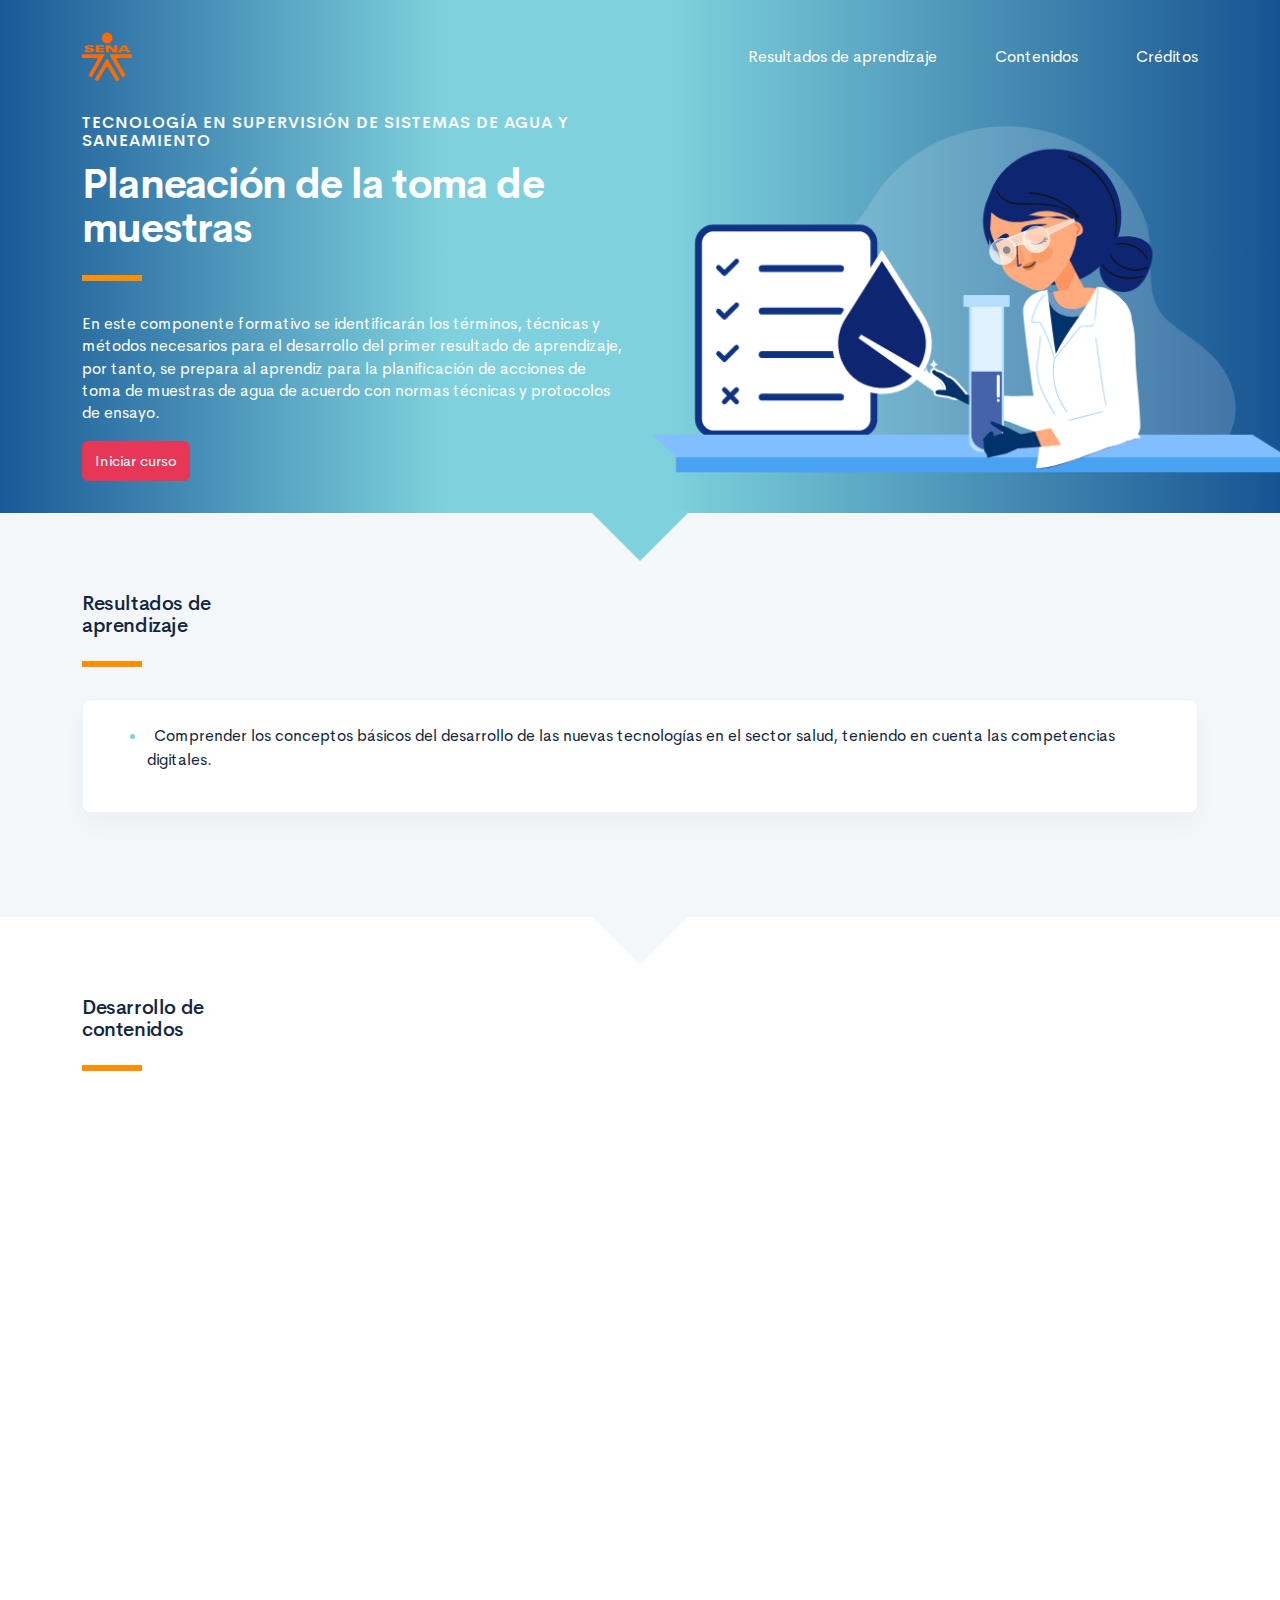
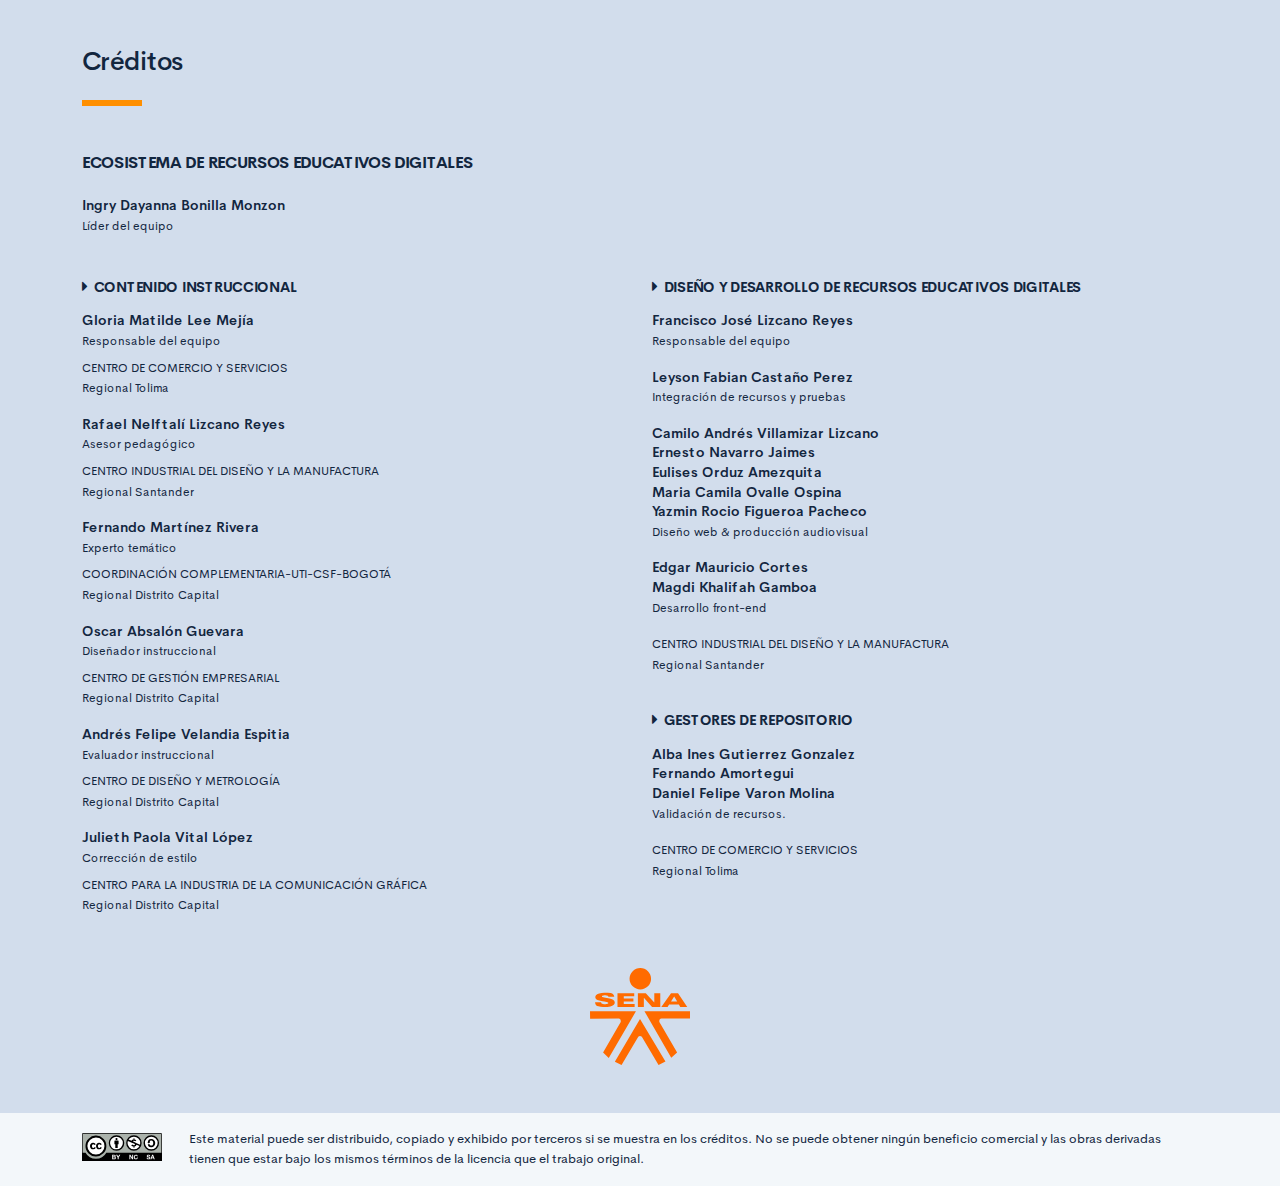
==== public/index.html @ ad79caff "programación" ====
<!DOCTYPE html>
<html lang="es">
    <head>
        <meta charset="UTF-8">
        <meta name="viewport" content="width=device-width, user-scalable=no, initial-scale=1.0, maximum-scale=1.0, minimum-scale=1.0">
        <title>Planeación de la toma de muestras</title>
        <meta meta name="description" content="En este componente formativo se identificarán los términos, técnicas y métodos necesarios para el desarrollo del primer resultado de aprendizaje, por tanto, se prepara al aprendiz para la planificación de acciones de toma de muestras de agua de acuerdo con normas técnicas y protocolos de ensayo.">
        <link rel="icon" type="image/svg+xml" href="assets/images/logos/senaLogo.svg">
        <link rel="stylesheet" href="assets/fonts/feather/feather.css">
        <link rel="stylesheet" href="assets/fonts/fontawesome/css/font-awesome.css">
        <link href="assets/css/fancybox.css" rel="stylesheet">
        <link href="assets/css/animate.css" rel="stylesheet">
        <link rel="stylesheet" href="assets/css/main.css">
    </head>
    <body class="theme-dark page-header-textura" id="page-home">
        <header class="curso-presentacion page-header" id="CursoPresentacion">
            <div class="page-textura">
                <div class="container">
                    <div class="curso-topbar justify-content-center justify-content-md-between"><a class="curso-topbar__logo"><svg xmlns="http://www.w3.org/2000/svg" width="168.273" height="164.177" viewBox="0 0 168.273 164.177">
                                <path id="SENA_LOGO" data-name="SENA LOGO" d="M85.349,1a18.09,18.09,0,1,0,18.09,18.09h0A18.1,18.1,0,0,0,85.349,1ZM25.617,42.983a33.722,33.722,0,0,0-9.386,1.024,11.156,11.156,0,0,0-5.12,2.56A5.346,5.346,0,0,0,10.086,52.2c.683,1.707,2.56,2.9,4.608,3.584,4.437,1.536,9.386,1.877,13.994,2.731a5.1,5.1,0,0,1,2.389,1.024,1.369,1.369,0,0,1-.683,2.048,9.146,9.146,0,0,1-5.291.683A8.354,8.354,0,0,1,20.5,61.244a1.962,1.962,0,0,1-.853-2.389H9.233A7.663,7.663,0,0,0,10.6,63.463a7.59,7.59,0,0,0,4.267,2.389A28.541,28.541,0,0,0,23.4,66.876,52.426,52.426,0,0,0,35,66.023a11.043,11.043,0,0,0,5.8-2.9,5.358,5.358,0,0,0-1.365-8.533,21.267,21.267,0,0,0-5.8-2.048c-3.072-.683-5.973-1.024-9.045-1.536a9.114,9.114,0,0,1-3.072-.853,1.226,1.226,0,0,1,0-2.219,9.369,9.369,0,0,1,4.437-.683,10.554,10.554,0,0,1,4.608.853A1.877,1.877,0,0,1,31.59,49.81h9.9a5.669,5.669,0,0,0-1.195-3.584A8.875,8.875,0,0,0,35.515,43.5c-3.584-.341-6.827-.512-9.9-.512Zm21.333.683V67.217H75.792V62.1H57.531V57.489H73.744V52.54H57.531V48.786H75.109v-5.12Zm47.615,0H81.253V67.217H91.322V51.346l13.824,15.872h13.824V43.666H108.9v15.7Zm42.495,0L120.676,67.217h10.581l2.56-4.267H150.2l2.389,4.267h11.776l-15.53-23.551ZM142.35,49.3l5.12,8.533h-10.41ZM.7,74.044l.171,12.8L49,86.673c2.389.512,3.925,2.048,3.413,5.8l-29.7,51.711,9.557,9.045L78.01,74.044Zm91.646,0L137.4,152.89l9.9-8.874L117.433,92.3c-.512-3.584.853-5.291,3.413-5.8l48.127.171V74.044ZM84.837,87.185,42.512,159.546l11.264,5.461,28.159-47.615a4.283,4.283,0,0,1,2.9-1.195,4.681,4.681,0,0,1,3.072,1.195l28.159,47.786,11.605-5.973Z" transform="translate(-0.7 -1)" fill="#FF6B00" />
                            </svg>
                        </a><a class="curso-topbar__menubar collapsed btn-menu-responsive d-none" data-toggle="collapse" href="#curso-topbar__nav" aria-expanded="false"><span></span><span></span><span></span></a>
                        <nav class="curso-topbar__nav collapse show d-none d-md-block" id="curso-topbar__nav">
                            <ul class="curso-topbar__list">
                                <li class="curso-topbar__item"><a class="curso-topbar__link" href="#ResultadosAprendizaje"><span class="text-white">Resultados de aprendizaje</span></a></li>
                                <li class="curso-topbar__item"><a class="curso-topbar__link" href="#IndiceTematico"><span class="text-white">Contenidos</span></a></li>
                                <li class="curso-topbar__item"><a class="curso-topbar__link" href="#Creditos"><span class="text-white">Créditos</span></a></li>
                            </ul>
                        </nav>
                    </div>
                    <!--include includes/page-home_header.pug                -->
                    <div class="curso-portada">
                        <div class="row align-items-center">
                            <div class="col-12 col-lg-6">
                                <h3 class="curso-subtitulo" id="curso-titulo-componente">Tecnología en supervisión de sistemas de agua y saneamiento</h3>
                                <h1 class="curso-titulo" id="curso-titulo-tema">Planeación de la toma de muestras</h1>
                                <div class="brand-line-primary"></div>
                                <p class="curso-descripcion">En este componente formativo se identificarán los términos, técnicas y métodos necesarios para el desarrollo del primer resultado de aprendizaje, por tanto, se prepara al aprendiz para la planificación de acciones de toma de muestras de agua de acuerdo con normas técnicas y protocolos de ensayo.</p><a class="curso-btn-iniciar btn btn-danger" href="main.html"><span>Iniciar curso</span></a>
                            </div>
                            <div class="col-12 col-lg-6 text-center">
                                <div class="d-none d-lg-block"><img class="curso-imagen" src="assets/images/header/header_media.png" /></div>
                            </div>
                        </div>
                    </div>
                </div>
            </div>
        </header>
        <section class="curso-resultados section bg-base-light" id="ResultadosAprendizaje">
            <div class="container">
                <h2> Resultados de <br>aprendizaje</h2>
                <div class="brand-line-primary"></div>
                <div class="card resultado-item">
                    <div class="card-body">
                        <ul class="bg-color-dark">
                            <li> <span>Comprender los conceptos básicos del desarrollo de las nuevas tecnologías en el sector salud, teniendo en cuenta las competencias digitales.</span></li>
                        </ul>
                    </div>
                </div>
            </div>
        </section>
        <section class="curso-indice-tematico section" id="IndiceTematico">
            <div class="container">
                <h2>Desarrollo de <br>contenidos</h2>
                <div class="brand-line-primary"></div>
                <div class="row justify-content-center">
                    <div class="col-12 col-sm-10">
                        <div class="card wow flipInX" data-wow-delay=".4s">
                            <div class="card-body">
                                <ul class="list-group list-group-flush list my-n3 nav-temas">
                                    <li class="list-group-item nav-tema-item">
                                        <div class="row align-items-center">
                                            <div class="col-auto">
                                                <div class="avatar avatar-sm"><span class="nav-tema-item__icon avatar-title font-size-lg bg-secondary-soft rounded-circle text-primary font-weight-bold">1</span></div>
                                            </div>
                                            <div class="col ml-n2"><span class="nav-tema-item__titulo"> <a href="main.html#page/presentacion/">Presentación / introducción: el agua y su calidad</a></span></div>
                                            <div class="col-auto"> <a class="btn btn-light nav-tema-item__btn" href="main.html#page/presentacion/">Ver más</a></div>
                                        </div>
                                    </li>
                                    <li class="list-group-item nav-tema-item">
                                        <div class="row align-items-center">
                                            <div class="col-auto">
                                                <div class="avatar avatar-sm"><span class="nav-tema-item__icon avatar-title font-size-lg bg-secondary-soft rounded-circle text-primary font-weight-bold">2</span></div>
                                            </div>
                                            <div class="col ml-n2"><span class="nav-tema-item__titulo"> <a href="main.html#page/aislamiento/">Importancia del alistamiento de toma de muestras</a></span></div>
                                            <div class="col-auto"> <a class="btn btn-light nav-tema-item__btn" href="main.html#page/aislamiento/">Ver más</a></div>
                                        </div>
                                    </li>
                                    <li class="list-group-item nav-tema-item">
                                        <div class="row align-items-center">
                                            <div class="col-auto">
                                                <div class="avatar avatar-sm"><span class="nav-tema-item__icon avatar-title font-size-lg bg-secondary-soft rounded-circle text-primary font-weight-bold">3</span></div>
                                            </div>
                                            <div class="col ml-n2"><span class="nav-tema-item__titulo"> <a href="main.html#page/muestreo/">Bases conceptuales de muestreo</a></span></div>
                                            <div class="col-auto"> <a class="btn btn-light nav-tema-item__btn" href="main.html#page/muestreo/">Ver más</a></div>
                                        </div>
                                    </li>
                                    <li class="list-group-item nav-tema-item">
                                        <div class="row align-items-center">
                                            <div class="col-auto">
                                                <div class="avatar avatar-sm"><span class="nav-tema-item__icon avatar-title font-size-lg bg-secondary-soft rounded-circle text-primary font-weight-bold">4</span></div>
                                            </div>
                                            <div class="col ml-n2"><span class="nav-tema-item__titulo"> <a href="main.html#page/laboratorio/">Instrumentos de laboratorio</a></span></div>
                                            <div class="col-auto"> <a class="btn btn-light nav-tema-item__btn" href="main.html#page/laboratorio/">Ver más</a></div>
                                        </div>
                                    </li>
                                    <li class="list-group-item nav-tema-item">
                                        <div class="row align-items-center">
                                            <div class="col-auto">
                                                <div class="avatar avatar-sm"><span class="nav-tema-item__icon avatar-title font-size-lg bg-secondary-soft rounded-circle text-primary font-weight-bold">5</span></div>
                                            </div>
                                            <div class="col ml-n2"><span class="nav-tema-item__titulo"> <a href="main.html#page/capacitacion/">Capacitación y SST en muestreo</a></span></div>
                                            <div class="col-auto"> <a class="btn btn-light nav-tema-item__btn" href="main.html#page/capacitacion/">Ver más</a></div>
                                        </div>
                                    </li>
                                </ul>
                            </div>
                        </div>
                    </div>
                </div>
            </div>
        </section>
        <footer class="footer" id="Creditos">
            <div class="container">
                <h1>Créditos </h1>
                <div class="brand-line-primary"></div>
                <div class="row">
                    <div class="col-12 col-md-5">
                        <h3 class="footer-subtitulo mb-4">ECOSISTEMA DE RECURSOS EDUCATIVOS DIGITALES </h3>
                        <p class="footer-texto mb-2"><strong>Ingry Dayanna Bonilla Monzon </strong><br /> <span class="text-small">Líder del equipo</span></p>
                    </div>
                </div>
                <div class="row mt-5">
                    <div class="col-12 col-md-6">
                        <h4 class="footer-subtitulo-2 mt-0">
                            <div class="fa fa-caret-right mr-2"></div>Contenido Instruccional
                        </h4>
                        <p class="footer-texto mb-2"><strong>Gloria Matilde Lee Mejía </strong><br /> <span class="text-small">Responsable del equipo</span></p>
                        <p class="footer-texto"><span class="text-small text-uppercase">Centro de Comercio y Servicios</span><br /><span class="text-small">Regional Tolima</span></p>
                        <p class="footer-texto mb-2"><strong>Rafael Nelftalí Lizcano Reyes</strong><br /> <span class="text-small">Asesor pedagógico<br /></span></p>
                        <p class="footer-texto"><span class="text-small text-uppercase">CENTRO INDUSTRIAL DEL DISEÑO Y LA MANUFACTURA </span><br /><span class="text-small">Regional Santander </span></p>
                        <p class="footer-texto mb-2"><strong>Fernando Martínez Rivera</strong><br /><span class="text-small">Experto temático<br /></span></p>
                        <p class="footer-texto"><span class="text-small text-uppercase">Coordinación Complementaria-UTI-CSF-Bogotá</span><br /><span class="text-small">Regional Distrito Capital</span></p>
                        <p class="footer-texto mb-2"><strong>Oscar Absalón Guevara</strong><br /> <span class="text-small">Diseñador instruccional<br /></span></p>
                        <p class="footer-texto"><span class="text-small text-uppercase">Centro de Gestión Empresarial</span><br /><span class="text-small">Regional Distrito Capital</span></p>
                        <p class="footer-texto mb-2"><strong>Andrés Felipe Velandia Espitia</strong><br /> <span class="text-small">Evaluador instruccional<br /></span></p>
                        <p class="footer-texto"><span class="text-small text-uppercase">Centro de Diseño y Metrología</span><br /><span class="text-small">Regional Distrito Capital</span></p>
                        <p class="footer-texto mb-2"><strong>Julieth Paola Vital López</strong><br /> <span class="text-small">Corrección de estilo<br /></span></p>
                        <p class="footer-texto"><span class="text-small text-uppercase">Centro para la Industria de la Comunicación Gráfica</span><br /><span class="text-small">Regional Distrito Capital </span></p>
                    </div>
                    <div class="col-12 col-md-6">
                        <h4 class="footer-subtitulo-2 mt-0">
                            <div class="fa fa-caret-right mr-2"></div>Diseño y desarrollo de recursos educativos digitales
                        </h4>
                        <p class="footer-texto"><strong>Francisco José Lizcano Reyes </strong><br /> <span class="text-small">Responsable del equipo<br /></span></p>
                        <p class="footer-texto"><strong>Leyson Fabian Castaño Perez</strong><br /> <span class="text-small">Integración de recursos y pruebas<br /></span></p>
                        <p class="footer-texto"> <strong>Camilo Andrés Villamizar Lizcano</strong><br />
                            <strong>Ernesto Navarro Jaimes</strong><br />
                            <strong>Eulises Orduz Amezquita</strong><br />
                            <strong>Maria Camila Ovalle Ospina </strong><br />
                            <strong>Yazmin Rocio Figueroa Pacheco</strong><br /><span class="text-small">Diseño web & producción audiovisual<br /></span></p>
                        <p class="footer-texto"><strong>Edgar Mauricio Cortes</strong><br />
                            <strong>Magdi Khalifah Gamboa</strong><br /> <span class="text-small">Desarrollo front-end<br /></span></p>
                        <p class="footer-texto"><span class="text-small text-uppercase">CENTRO INDUSTRIAL DEL DISEÑO Y LA MANUFACTURA </span><br /><span class="text-small">Regional Santander</span></p>
                        <h4 class="footer-subtitulo-2 mt-5">
                            <div class="fa fa-caret-right mr-2"></div>Gestores de repositorio
                        </h4>
                        <p class="footer-texto"><strong>Alba Ines Gutierrez Gonzalez </strong><br />
                            <strong>Fernando Amortegui </strong><br />
                            <strong>Daniel Felipe Varon Molina </strong><br /> <span class="text-small">Validación de recursos.<br /></span></p>
                        <p class="footer-texto"><span class="text-small text-uppercase">Centro de comercio y servicios </span><br /><span class="text-small">Regional Tolima</span></p>
                    </div>
                </div>
                <div class="row justify-content-center align-items-center mt-5"><img src="assets/images/logos/senaLogo.svg" style="max-width:100px" /></div>
            </div>
        </footer>
        <section id="cc">
            <div class="container">
                <div class="d-flex flex-column flex-sm-row"><span class="pr-3"><i class="icon cc"></i></span><span>Este material puede ser distribuido, copiado y exhibido por terceros si se muestra en los créditos. No se puede obtener ningún beneficio comercial y las obras derivadas tienen que estar bajo los mismos términos de la licencia que el trabajo original.</span></div>
            </div>
        </section>
        <script src="assets/js/vendor.js"></script>
        <script src="assets/js/global.js"> </script>
        <script src="assets/js/pages.js"></script>
    </body>
</html>
---- public/assets/fonts/feather/feather.css ----
@font-face {
  font-family: 'Feather';
  src:
    url('fonts/Feather.ttf?sdxovp') format('truetype'),
    url('fonts/Feather.woff?sdxovp') format('woff'),
    url('fonts/Feather.svg?sdxovp#Feather') format('svg');
  font-weight: normal;
  font-style: normal;
}

.fe {
  /* use !important to prevent issues with browser extensions that change fonts */
  font-family: 'Feather' !important;
  speak: none;
  font-style: normal;
  font-weight: normal;
  font-variant: normal;
  text-transform: none;
  line-height: 1;

  /* Better Font Rendering =========== */
  -webkit-font-smoothing: antialiased;
  -moz-osx-font-smoothing: grayscale;
}

.fe-activity:before {
  content: "\e900";
}
.fe-airplay:before {
  content: "\e901";
}
.fe-alert-circle:before {
  content: "\e902";
}
.fe-alert-octagon:before {
  content: "\e903";
}
.fe-alert-triangle:before {
  content: "\e904";
}
.fe-align-center:before {
  content: "\e905";
}
.fe-align-justify:before {
  content: "\e906";
}
.fe-align-left:before {
  content: "\e907";
}
.fe-align-right:before {
  content: "\e908";
}
.fe-anchor:before {
  content: "\e909";
}
.fe-aperture:before {
  content: "\e90a";
}
.fe-archive:before {
  content: "\e90b";
}
.fe-arrow-down:before {
  content: "\e90c";
}
.fe-arrow-down-circle:before {
  content: "\e90d";
}
.fe-arrow-down-left:before {
  content: "\e90e";
}
.fe-arrow-down-right:before {
  content: "\e90f";
}
.fe-arrow-left:before {
  content: "\e910";
}
.fe-arrow-left-circle:before {
  content: "\e911";
}
.fe-arrow-right:before {
  content: "\e912";
}
.fe-arrow-right-circle:before {
  content: "\e913";
}
.fe-arrow-up:before {
  content: "\e914";
}
.fe-arrow-up-circle:before {
  content: "\e915";
}
.fe-arrow-up-left:before {
  content: "\e916";
}
.fe-arrow-up-right:before {
  content: "\e917";
}
.fe-at-sign:before {
  content: "\e918";
}
.fe-award:before {
  content: "\e919";
}
.fe-bar-chart:before {
  content: "\e91a";
}
.fe-bar-chart-2:before {
  content: "\e91b";
}
.fe-battery:before {
  content: "\e91c";
}
.fe-battery-charging:before {
  content: "\e91d";
}
.fe-bell:before {
  content: "\e91e";
}
.fe-bell-off:before {
  content: "\e91f";
}
.fe-bluetooth:before {
  content: "\e920";
}
.fe-bold:before {
  content: "\e921";
}
.fe-book:before {
  content: "\e922";
}
.fe-book-open:before {
  content: "\e923";
}
.fe-bookmark:before {
  content: "\e924";
}
.fe-box:before {
  content: "\e925";
}
.fe-briefcase:before {
  content: "\e926";
}
.fe-calendar:before {
  content: "\e927";
}
.fe-camera:before {
  content: "\e928";
}
.fe-camera-off:before {
  content: "\e929";
}
.fe-cast:before {
  content: "\e92a";
}
.fe-check:before {
  content: "\e92b";
}
.fe-check-circle:before {
  content: "\e92c";
}
.fe-check-square:before {
  content: "\e92d";
}
.fe-chevron-down:before {
  content: "\e92e";
}
.fe-chevron-left:before {
  content: "\e92f";
}
.fe-chevron-right:before {
  content: "\e930";
}
.fe-chevron-up:before {
  content: "\e931";
}
.fe-chevrons-down:before {
  content: "\e932";
}
.fe-chevrons-left:before {
  content: "\e933";
}
.fe-chevrons-right:before {
  content: "\e934";
}
.fe-chevrons-up:before {
  content: "\e935";
}
.fe-chrome:before {
  content: "\e936";
}
.fe-circle:before {
  content: "\e937";
}
.fe-clipboard:before {
  content: "\e938";
}
.fe-clock:before {
  content: "\e939";
}
.fe-cloud:before {
  content: "\e93a";
}
.fe-cloud-drizzle:before {
  content: "\e93b";
}
.fe-cloud-lightning:before {
  content: "\e93c";
}
.fe-cloud-off:before {
  content: "\e93d";
}
.fe-cloud-rain:before {
  content: "\e93e";
}
.fe-cloud-snow:before {
  content: "\e93f";
}
.fe-code:before {
  content: "\e940";
}
.fe-codepen:before {
  content: "\e941";
}
.fe-command:before {
  content: "\e942";
}
.fe-compass:before {
  content: "\e943";
}
.fe-copy:before {
  content: "\e944";
}
.fe-corner-down-left:before {
  content: "\e945";
}
.fe-corner-down-right:before {
  content: "\e946";
}
.fe-corner-left-down:before {
  content: "\e947";
}
.fe-corner-left-up:before {
  content: "\e948";
}
.fe-corner-right-down:before {
  content: "\e949";
}
.fe-corner-right-up:before {
  content: "\e94a";
}
.fe-corner-up-left:before {
  content: "\e94b";
}
.fe-corner-up-right:before {
  content: "\e94c";
}
.fe-cpu:before {
  content: "\e94d";
}
.fe-credit-card:before {
  content: "\e94e";
}
.fe-crop:before {
  content: "\e94f";
}
.fe-crosshair:before {
  content: "\e950";
}
.fe-database:before {
  content: "\e951";
}
.fe-delete:before {
  content: "\e952";
}
.fe-disc:before {
  content: "\e953";
}
.fe-dollar-sign:before {
  content: "\e954";
}
.fe-download:before {
  content: "\e955";
}
.fe-download-cloud:before {
  content: "\e956";
}
.fe-droplet:before {
  content: "\e957";
}
.fe-edit:before {
  content: "\e958";
}
.fe-edit-2:before {
  content: "\e959";
}
.fe-edit-3:before {
  content: "\e95a";
}
.fe-external-link:before {
  content: "\e95b";
}
.fe-eye:before {
  content: "\e95c";
}
.fe-eye-off:before {
  content: "\e95d";
}
.fe-facebook:before {
  content: "\e95e";
}
.fe-fast-forward:before {
  content: "\e95f";
}
.fe-feather:before {
  content: "\e960";
}
.fe-file:before {
  content: "\e961";
}
.fe-file-minus:before {
  content: "\e962";
}
.fe-file-plus:before {
  content: "\e963";
}
.fe-file-text:before {
  content: "\e964";
}
.fe-film:before {
  content: "\e965";
}
.fe-filter:before {
  content: "\e966";
}
.fe-flag:before {
  content: "\e967";
}
.fe-folder:before {
  content: "\e968";
}
.fe-folder-minus:before {
  content: "\e969";
}
.fe-folder-plus:before {
  content: "\e96a";
}
.fe-gift:before {
  content: "\e96b";
}
.fe-git-branch:before {
  content: "\e96c";
}
.fe-git-commit:before {
  content: "\e96d";
}
.fe-git-merge:before {
  content: "\e96e";
}
.fe-git-pull-request:before {
  content: "\e96f";
}
.fe-github:before {
  content: "\e970";
}
.fe-gitlab:before {
  content: "\e971";
}
.fe-globe:before {
  content: "\e972";
}
.fe-grid:before {
  content: "\e973";
}
.fe-hard-drive:before {
  content: "\e974";
}
.fe-hash:before {
  content: "\e975";
}
.fe-headphones:before {
  content: "\e976";
}
.fe-heart:before {
  content: "\e977";
}
.fe-help-circle:before {
  content: "\e978";
}
.fe-home:before {
  content: "\e979";
}
.fe-image:before {
  content: "\e97a";
}
.fe-inbox:before {
  content: "\e97b";
}
.fe-info:before {
  content: "\e97c";
}
.fe-instagram:before {
  content: "\e97d";
}
.fe-italic:before {
  content: "\e97e";
}
.fe-layers:before {
  content: "\e97f";
}
.fe-layout:before {
  content: "\e980";
}
.fe-life-buoy:before {
  content: "\e981";
}
.fe-link:before {
  content: "\e982";
}
.fe-link-2:before {
  content: "\e983";
}
.fe-linkedin:before {
  content: "\e984";
}
.fe-list:before {
  content: "\e985";
}
.fe-loader:before {
  content: "\e986";
}
.fe-lock:before {
  content: "\e987";
}
.fe-log-in:before {
  content: "\e988";
}
.fe-log-out:before {
  content: "\e989";
}
.fe-mail:before {
  content: "\e98a";
}
.fe-map:before {
  content: "\e98b";
}
.fe-map-pin:before {
  content: "\e98c";
}
.fe-maximize:before {
  content: "\e98d";
}
.fe-maximize-2:before {
  content: "\e98e";
}
.fe-menu:before {
  content: "\e98f";
}
.fe-message-circle:before {
  content: "\e990";
}
.fe-message-square:before {
  content: "\e991";
}
.fe-mic:before {
  content: "\e992";
}
.fe-mic-off:before {
  content: "\e993";
}
.fe-minimize:before {
  content: "\e994";
}
.fe-minimize-2:before {
  content: "\e995";
}
.fe-minus:before {
  content: "\e996";
}
.fe-minus-circle:before {
  content: "\e997";
}
.fe-minus-square:before {
  content: "\e998";
}
.fe-monitor:before {
  content: "\e999";
}
.fe-moon:before {
  content: "\e99a";
}
.fe-more-horizontal:before {
  content: "\e99b";
}
.fe-more-vertical:before {
  content: "\e99c";
}
.fe-move:before {
  content: "\e99d";
}
.fe-music:before {
  content: "\e99e";
}
.fe-navigation:before {
  content: "\e99f";
}
.fe-navigation-2:before {
  content: "\e9a0";
}
.fe-octagon:before {
  content: "\e9a1";
}
.fe-package:before {
  content: "\e9a2";
}
.fe-paperclip:before {
  content: "\e9a3";
}
.fe-pause:before {
  content: "\e9a4";
}
.fe-pause-circle:before {
  content: "\e9a5";
}
.fe-percent:before {
  content: "\e9a6";
}
.fe-phone:before {
  content: "\e9a7";
}
.fe-phone-call:before {
  content: "\e9a8";
}
.fe-phone-forwarded:before {
  content: "\e9a9";
}
.fe-phone-incoming:before {
  content: "\e9aa";
}
.fe-phone-missed:before {
  content: "\e9ab";
}
.fe-phone-off:before {
  content: "\e9ac";
}
.fe-phone-outgoing:before {
  content: "\e9ad";
}
.fe-pie-chart:before {
  content: "\e9ae";
}
.fe-play:before {
  content: "\e9af";
}
.fe-play-circle:before {
  content: "\e9b0";
}
.fe-plus:before {
  content: "\e9b1";
}
.fe-plus-circle:before {
  content: "\e9b2";
}
.fe-plus-square:before {
  content: "\e9b3";
}
.fe-pocket:before {
  content: "\e9b4";
}
.fe-power:before {
  content: "\e9b5";
}
.fe-printer:before {
  content: "\e9b6";
}
.fe-radio:before {
  content: "\e9b7";
}
.fe-refresh-ccw:before {
  content: "\e9b8";
}
.fe-refresh-cw:before {
  content: "\e9b9";
}
.fe-repeat:before {
  content: "\e9ba";
}
.fe-rewind:before {
  content: "\e9bb";
}
.fe-rotate-ccw:before {
  content: "\e9bc";
}
.fe-rotate-cw:before {
  content: "\e9bd";
}
.fe-rss:before {
  content: "\e9be";
}
.fe-save:before {
  content: "\e9bf";
}
.fe-scissors:before {
  content: "\e9c0";
}
.fe-search:before {
  content: "\e9c1";
}
.fe-send:before {
  content: "\e9c2";
}
.fe-server:before {
  content: "\e9c3";
}
.fe-settings:before {
  content: "\e9c4";
}
.fe-share:before {
  content: "\e9c5";
}
.fe-share-2:before {
  content: "\e9c6";
}
.fe-shield:before {
  content: "\e9c7";
}
.fe-shield-off:before {
  content: "\e9c8";
}
.fe-shopping-bag:before {
  content: "\e9c9";
}
.fe-shopping-cart:before {
  content: "\e9ca";
}
.fe-shuffle:before {
  content: "\e9cb";
}
.fe-sidebar:before {
  content: "\e9cc";
}
.fe-skip-back:before {
  content: "\e9cd";
}
.fe-skip-forward:before {
  content: "\e9ce";
}
.fe-slack:before {
  content: "\e9cf";
}
.fe-slash:before {
  content: "\e9d0";
}
.fe-sliders:before {
  content: "\e9d1";
}
.fe-smartphone:before {
  content: "\e9d2";
}
.fe-speaker:before {
  content: "\e9d3";
}
.fe-square:before {
  content: "\e9d4";
}
.fe-star:before {
  content: "\e9d5";
}
.fe-stop-circle:before {
  content: "\e9d6";
}
.fe-sun:before {
  content: "\e9d7";
}
.fe-sunrise:before {
  content: "\e9d8";
}
.fe-sunset:before {
  content: "\e9d9";
}
.fe-tablet:before {
  content: "\e9da";
}
.fe-tag:before {
  content: "\e9db";
}
.fe-target:before {
  content: "\e9dc";
}
.fe-terminal:before {
  content: "\e9dd";
}
.fe-thermometer:before {
  content: "\e9de";
}
.fe-thumbs-down:before {
  content: "\e9df";
}
.fe-thumbs-up:before {
  content: "\e9e0";
}
.fe-toggle-left:before {
  content: "\e9e1";
}
.fe-toggle-right:before {
  content: "\e9e2";
}
.fe-trash:before {
  content: "\e9e3";
}
.fe-trash-2:before {
  content: "\e9e4";
}
.fe-trending-down:before {
  content: "\e9e5";
}
.fe-trending-up:before {
  content: "\e9e6";
}
.fe-triangle:before {
  content: "\e9e7";
}
.fe-truck:before {
  content: "\e9e8";
}
.fe-tv:before {
  content: "\e9e9";
}
.fe-twitter:before {
  content: "\e9ea";
}
.fe-type:before {
  content: "\e9eb";
}
.fe-umbrella:before {
  content: "\e9ec";
}
.fe-underline:before {
  content: "\e9ed";
}
.fe-unlock:before {
  content: "\e9ee";
}
.fe-upload:before {
  content: "\e9ef";
}
.fe-upload-cloud:before {
  content: "\e9f0";
}
.fe-user:before {
  content: "\e9f1";
}
.fe-user-check:before {
  content: "\e9f2";
}
.fe-user-minus:before {
  content: "\e9f3";
}
.fe-user-plus:before {
  content: "\e9f4";
}
.fe-user-x:before {
  content: "\e9f5";
}
.fe-users:before {
  content: "\e9f6";
}
.fe-video:before {
  content: "\e9f7";
}
.fe-video-off:before {
  content: "\e9f8";
}
.fe-voicemail:before {
  content: "\e9f9";
}
.fe-volume:before {
  content: "\e9fa";
}
.fe-volume-1:before {
  content: "\e9fb";
}
.fe-volume-2:before {
  content: "\e9fc";
}
.fe-volume-x:before {
  content: "\e9fd";
}
.fe-watch:before {
  content: "\e9fe";
}
.fe-wifi:before {
  content: "\e9ff";
}
.fe-wifi-off:before {
  content: "\ea00";
}
.fe-wind:before {
  content: "\ea01";
}
.fe-x:before {
  content: "\ea02";
}
.fe-x-circle:before {
  content: "\ea03";
}
.fe-x-square:before {
  content: "\ea04";
}
.fe-youtube:before {
  content: "\ea05";
}
.fe-zap:before {
  content: "\ea06";
}
.fe-zap-off:before {
  content: "\ea07";
}
.fe-zoom-in:before {
  content: "\ea08";
}
.fe-zoom-out:before {
  content: "\ea09";
}
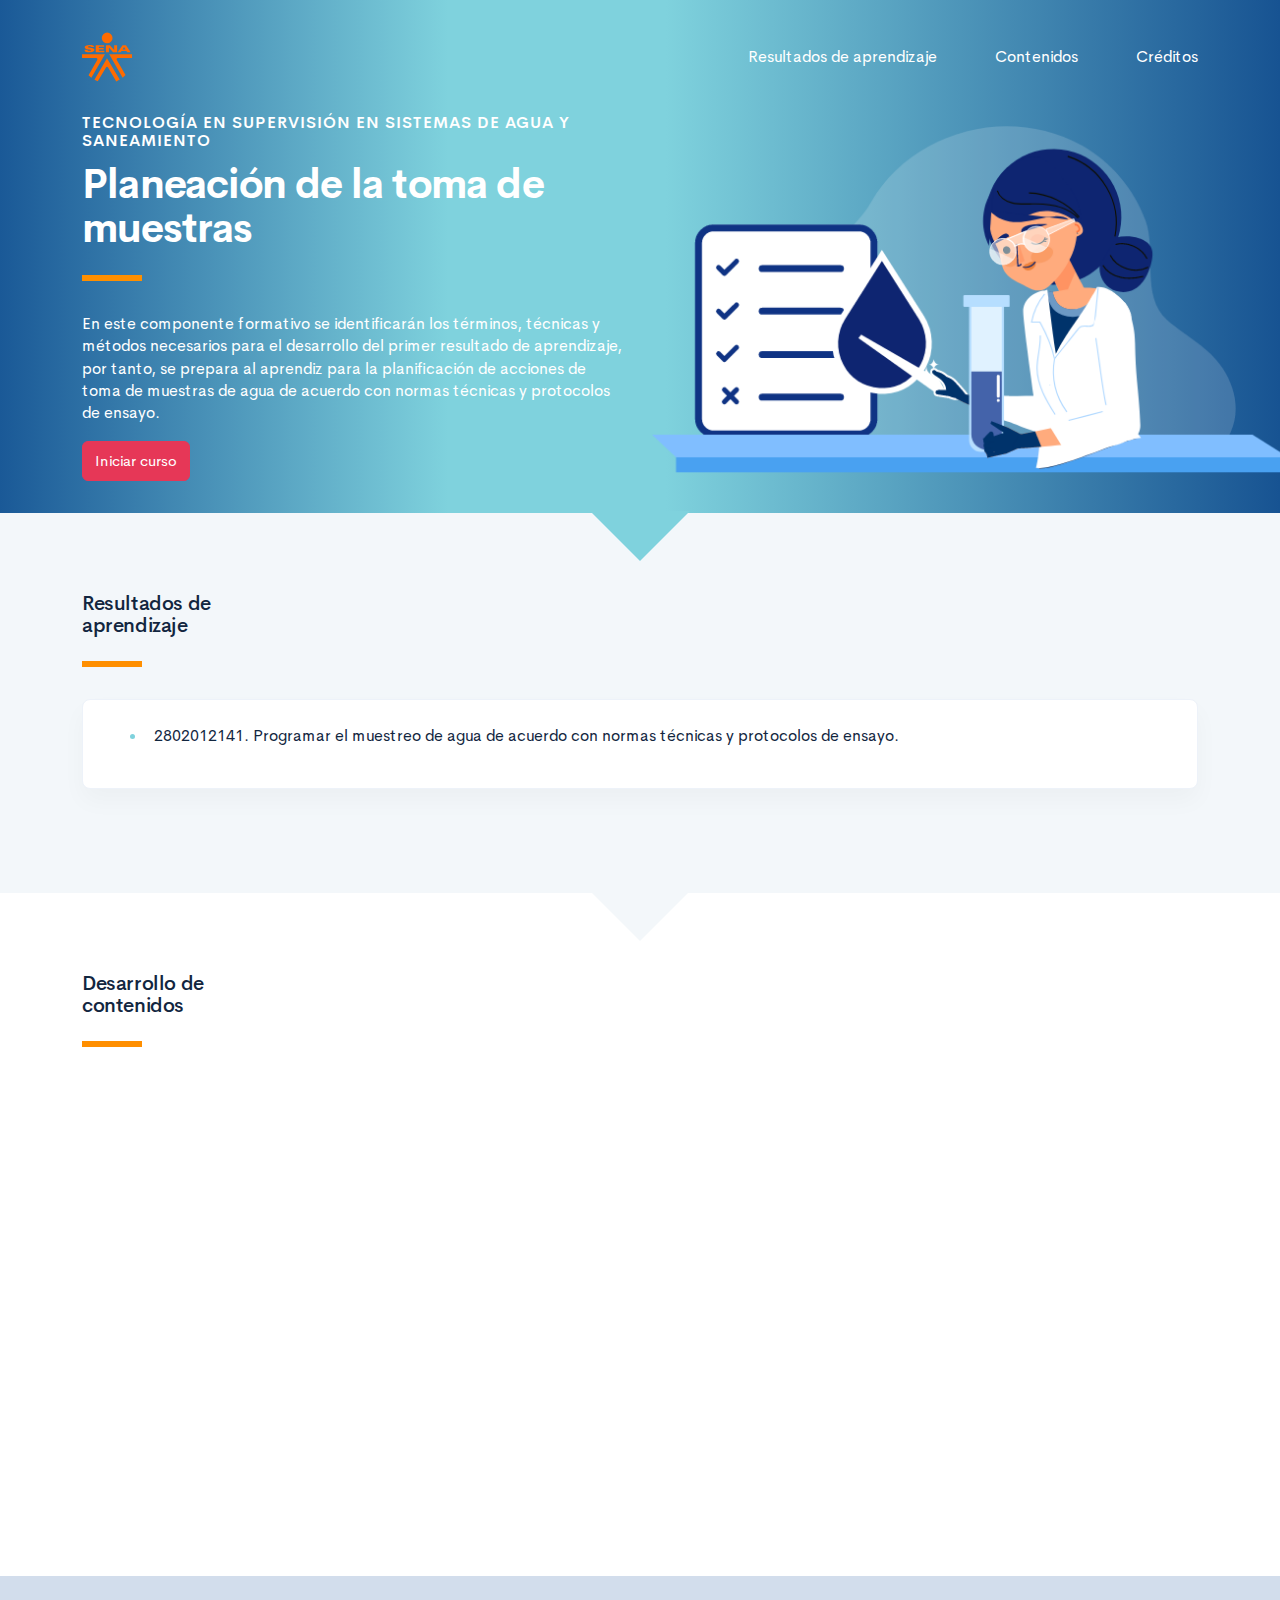
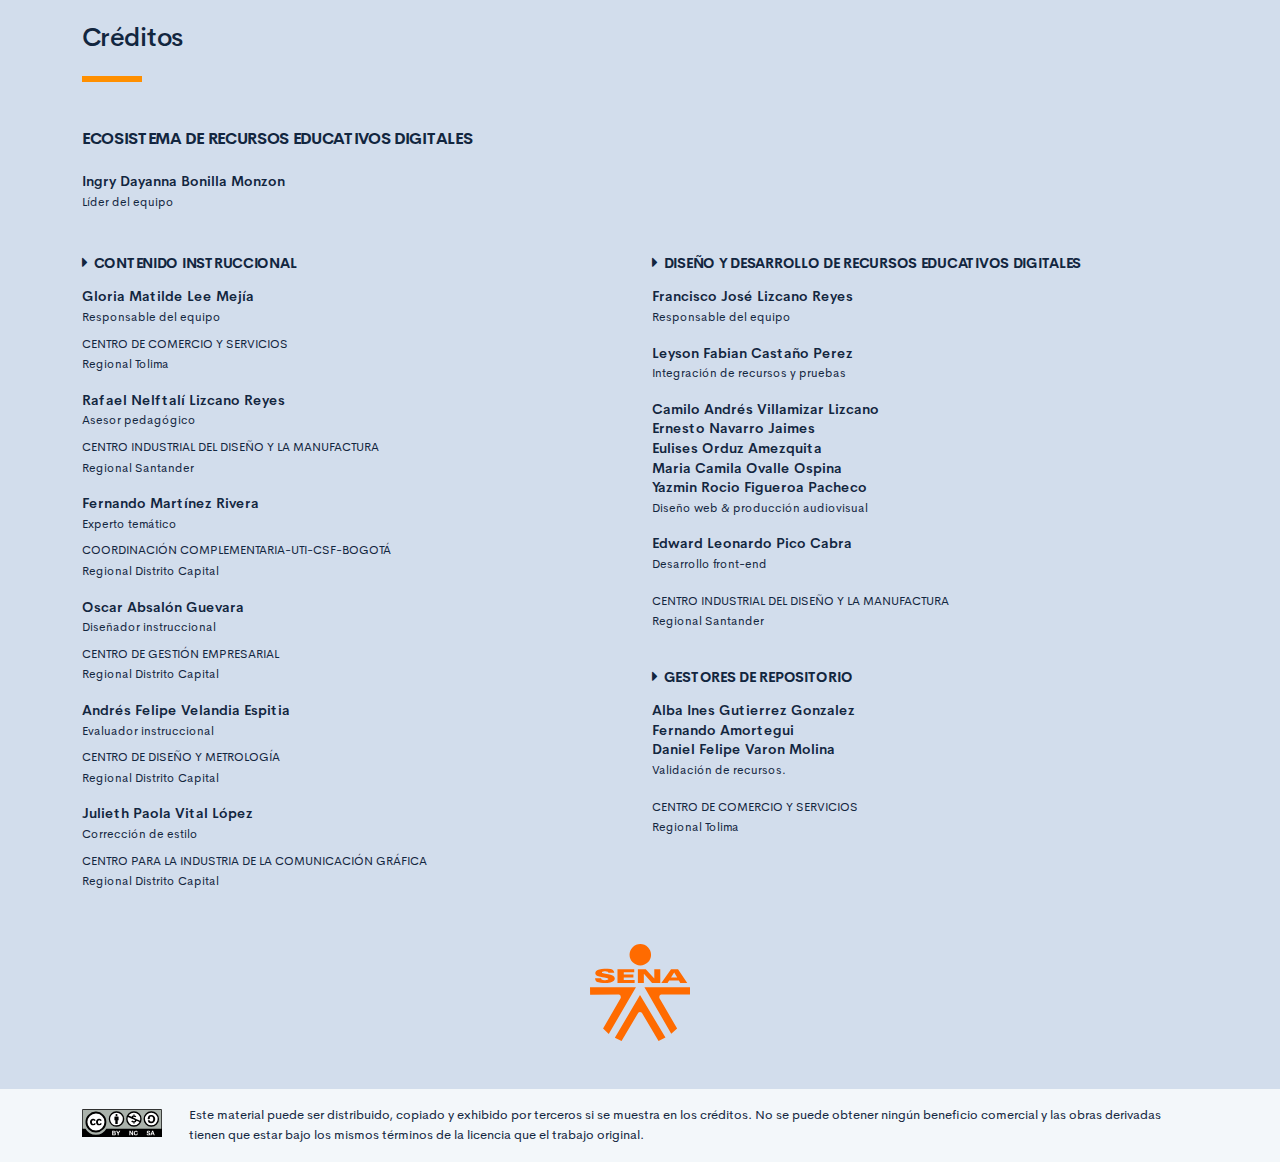
==== commit 0446ad85: "Ajustes estilo" ====
--- a/public/index.html
+++ b/public/index.html
@@ -32,7 +32,7 @@
                     <div class="curso-portada">
                         <div class="row align-items-center">
                             <div class="col-12 col-lg-6">
-                                <h3 class="curso-subtitulo" id="curso-titulo-componente">Tecnología en supervisión de sistemas de agua y saneamiento</h3>
+                                <h3 class="curso-subtitulo" id="curso-titulo-componente">Tecnología en supervisión en sistemas de agua y saneamiento</h3>
                                 <h1 class="curso-titulo" id="curso-titulo-tema">Planeación de la toma de muestras</h1>
                                 <div class="brand-line-primary"></div>
                                 <p class="curso-descripcion">En este componente formativo se identificarán los términos, técnicas y métodos necesarios para el desarrollo del primer resultado de aprendizaje, por tanto, se prepara al aprendiz para la planificación de acciones de toma de muestras de agua de acuerdo con normas técnicas y protocolos de ensayo.</p><a class="curso-btn-iniciar btn btn-danger" href="main.html"><span>Iniciar curso</span></a>
@@ -52,7 +52,7 @@
                 <div class="card resultado-item">
                     <div class="card-body">
                         <ul class="bg-color-dark">
-                            <li> <span>Comprender los conceptos básicos del desarrollo de las nuevas tecnologías en el sector salud, teniendo en cuenta las competencias digitales.</span></li>
+                            <li> <span>2802012141. Programar el muestreo de agua de acuerdo con normas técnicas y protocolos de ensayo.</span></li>
                         </ul>
                     </div>
                 </div>
@@ -158,8 +158,7 @@
                             <strong>Eulises Orduz Amezquita</strong><br />
                             <strong>Maria Camila Ovalle Ospina </strong><br />
                             <strong>Yazmin Rocio Figueroa Pacheco</strong><br /><span class="text-small">Diseño web & producción audiovisual<br /></span></p>
-                        <p class="footer-texto"><strong>Edgar Mauricio Cortes</strong><br />
-                            <strong>Magdi Khalifah Gamboa</strong><br /> <span class="text-small">Desarrollo front-end<br /></span></p>
+                        <p class="footer-texto"><strong>Edward Leonardo Pico Cabra</strong><br /> <span class="text-small">Desarrollo front-end<br /></span></p>
                         <p class="footer-texto"><span class="text-small text-uppercase">CENTRO INDUSTRIAL DEL DISEÑO Y LA MANUFACTURA </span><br /><span class="text-small">Regional Santander</span></p>
                         <h4 class="footer-subtitulo-2 mt-5">
                             <div class="fa fa-caret-right mr-2"></div>Gestores de repositorio
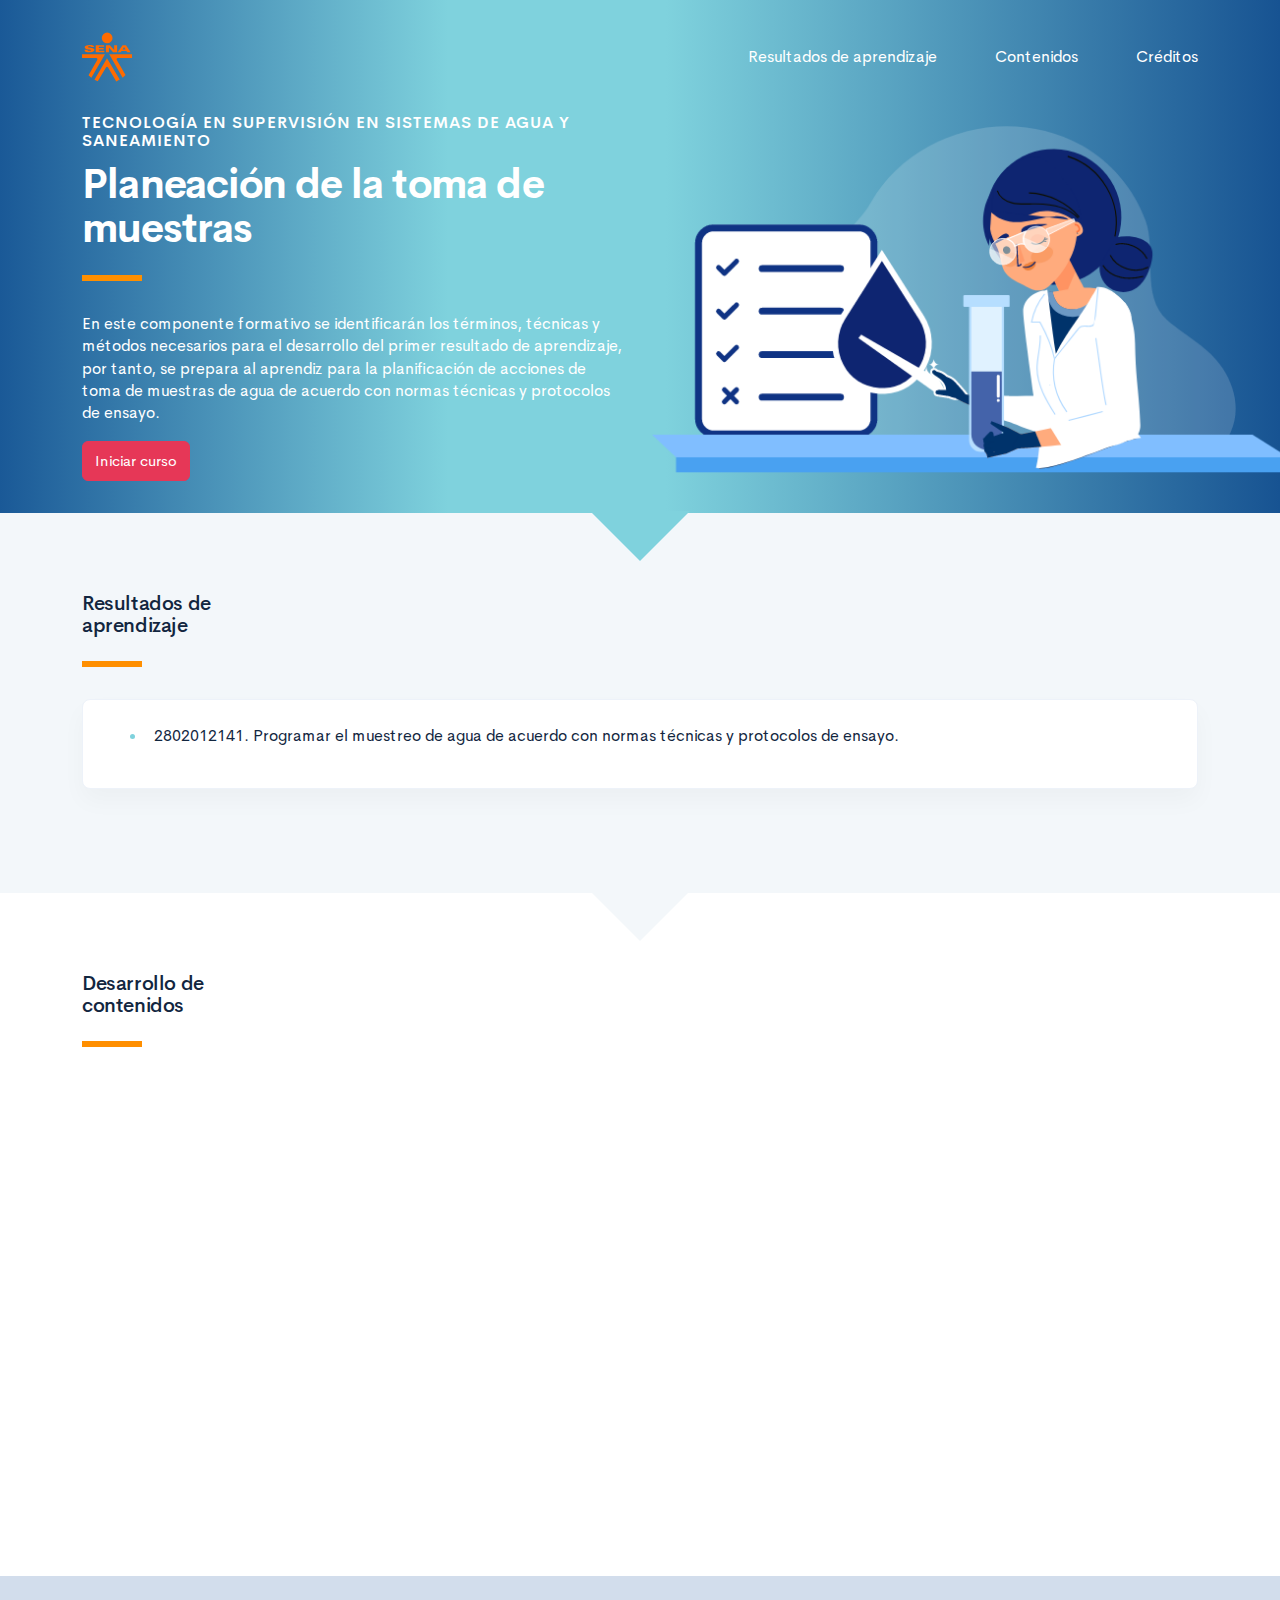
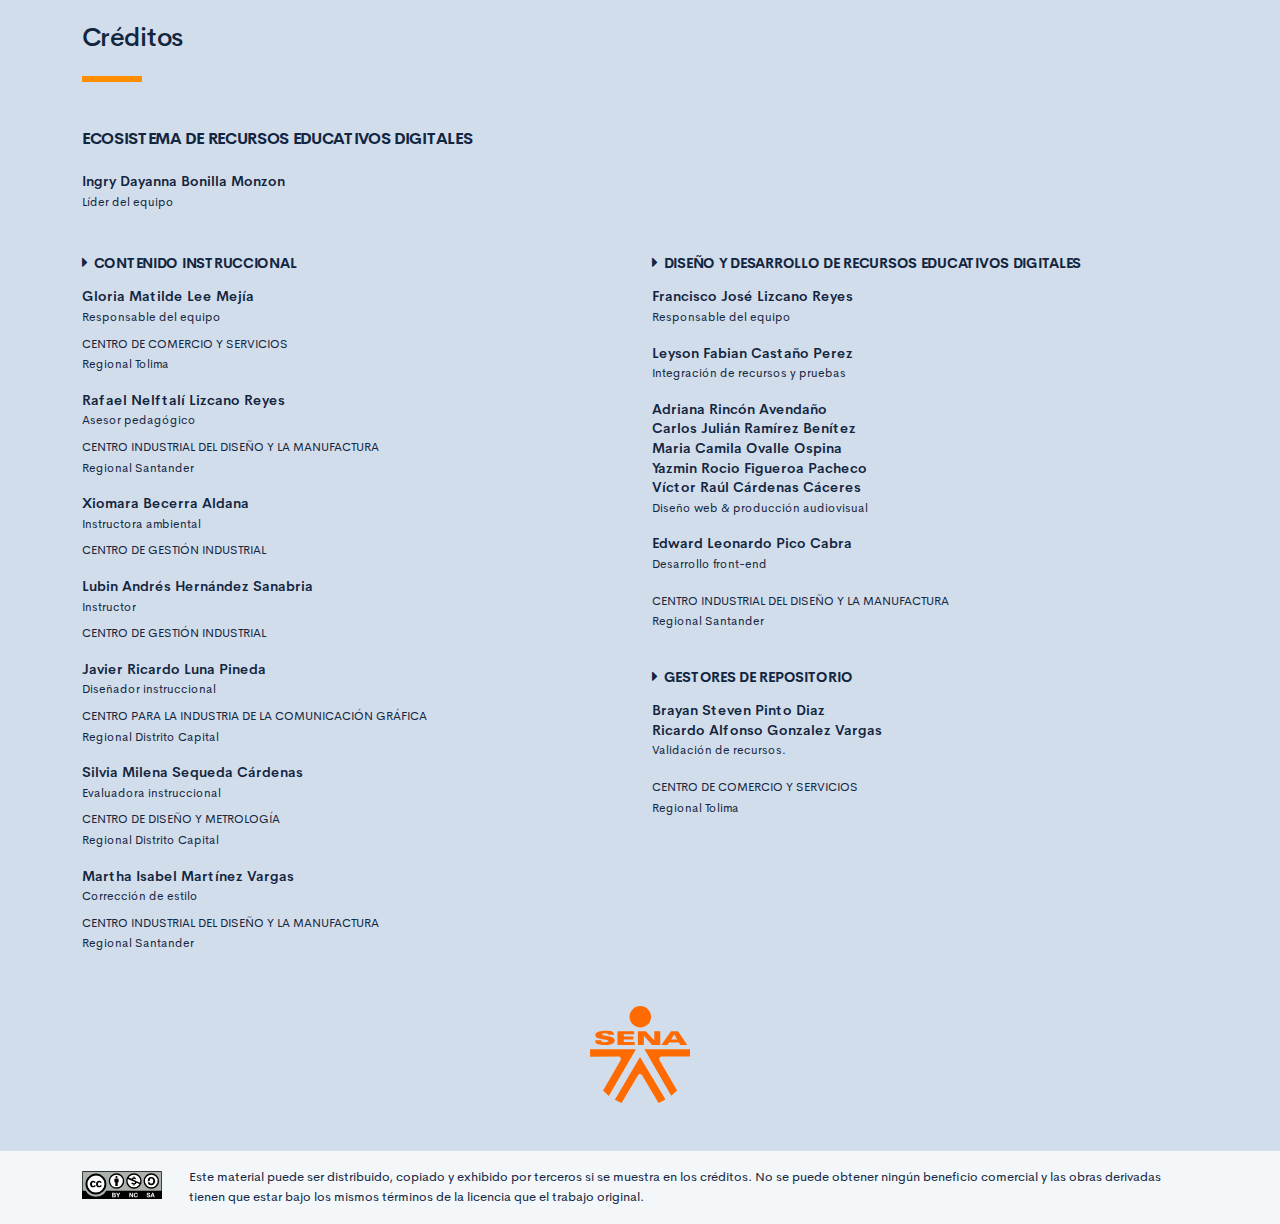
==== commit 15fe8895: "creditos" ====
--- a/public/index.html
+++ b/public/index.html
@@ -138,14 +138,16 @@
                         <p class="footer-texto"><span class="text-small text-uppercase">Centro de Comercio y Servicios</span><br /><span class="text-small">Regional Tolima</span></p>
                         <p class="footer-texto mb-2"><strong>Rafael Nelftalí Lizcano Reyes</strong><br /> <span class="text-small">Asesor pedagógico<br /></span></p>
                         <p class="footer-texto"><span class="text-small text-uppercase">CENTRO INDUSTRIAL DEL DISEÑO Y LA MANUFACTURA </span><br /><span class="text-small">Regional Santander </span></p>
-                        <p class="footer-texto mb-2"><strong>Fernando Martínez Rivera</strong><br /><span class="text-small">Experto temático<br /></span></p>
-                        <p class="footer-texto"><span class="text-small text-uppercase">Coordinación Complementaria-UTI-CSF-Bogotá</span><br /><span class="text-small">Regional Distrito Capital</span></p>
-                        <p class="footer-texto mb-2"><strong>Oscar Absalón Guevara</strong><br /> <span class="text-small">Diseñador instruccional<br /></span></p>
-                        <p class="footer-texto"><span class="text-small text-uppercase">Centro de Gestión Empresarial</span><br /><span class="text-small">Regional Distrito Capital</span></p>
-                        <p class="footer-texto mb-2"><strong>Andrés Felipe Velandia Espitia</strong><br /> <span class="text-small">Evaluador instruccional<br /></span></p>
+                        <p class="footer-texto mb-2"><strong>Xiomara Becerra Aldana</strong><br /><span class="text-small">Instructora ambiental<br /></span></p>
+                        <p class="footer-texto"><span class="text-small text-uppercase">Centro de Gestión Industrial</span></p>
+                        <p class="footer-texto mb-2"><strong>Lubin Andrés Hernández Sanabria</strong><br /><span class="text-small">Instructor<br /></span></p>
+                        <p class="footer-texto"><span class="text-small text-uppercase">Centro de Gestión Industrial</span></p>
+                        <p class="footer-texto mb-2"><strong>Javier Ricardo Luna Pineda</strong><br /> <span class="text-small">Diseñador instruccional<br /></span></p>
+                        <p class="footer-texto"><span class="text-small text-uppercase">Centro para la Industria de la Comunicación Gráfica</span><br /><span class="text-small">Regional Distrito Capital</span></p>
+                        <p class="footer-texto mb-2"><strong>Silvia Milena Sequeda Cárdenas</strong><br /> <span class="text-small">Evaluadora instruccional<br /></span></p>
                         <p class="footer-texto"><span class="text-small text-uppercase">Centro de Diseño y Metrología</span><br /><span class="text-small">Regional Distrito Capital</span></p>
-                        <p class="footer-texto mb-2"><strong>Julieth Paola Vital López</strong><br /> <span class="text-small">Corrección de estilo<br /></span></p>
-                        <p class="footer-texto"><span class="text-small text-uppercase">Centro para la Industria de la Comunicación Gráfica</span><br /><span class="text-small">Regional Distrito Capital </span></p>
+                        <p class="footer-texto mb-2"><strong>Martha Isabel Martínez Vargas</strong><br /> <span class="text-small">Corrección de estilo<br /></span></p>
+                        <p class="footer-texto"><span class="text-small text-uppercase">Centro Industrial Del Diseño Y La Manufactura</span><br /><span class="text-small">Regional Santander </span></p>
                     </div>
                     <div class="col-12 col-md-6">
                         <h4 class="footer-subtitulo-2 mt-0">
@@ -153,19 +155,18 @@
                         </h4>
                         <p class="footer-texto"><strong>Francisco José Lizcano Reyes </strong><br /> <span class="text-small">Responsable del equipo<br /></span></p>
                         <p class="footer-texto"><strong>Leyson Fabian Castaño Perez</strong><br /> <span class="text-small">Integración de recursos y pruebas<br /></span></p>
-                        <p class="footer-texto"> <strong>Camilo Andrés Villamizar Lizcano</strong><br />
-                            <strong>Ernesto Navarro Jaimes</strong><br />
-                            <strong>Eulises Orduz Amezquita</strong><br />
-                            <strong>Maria Camila Ovalle Ospina </strong><br />
-                            <strong>Yazmin Rocio Figueroa Pacheco</strong><br /><span class="text-small">Diseño web & producción audiovisual<br /></span></p>
-                        <p class="footer-texto"><strong>Edward Leonardo Pico Cabra</strong><br /> <span class="text-small">Desarrollo front-end<br /></span></p>
+                        <p class="footer-texto"> <strong>Adriana Rincón Avendaño</strong><br />
+                            <strong>Carlos Julián Ramírez Benítez</strong><br />
+                            <strong>Maria Camila Ovalle Ospina</strong><br />
+                            <strong>Yazmin Rocio Figueroa Pacheco</strong><br />
+                            <strong>Víctor Raúl Cárdenas Cáceres</strong><br /><span class="text-small">Diseño web & producción audiovisual<br /></span></p>
+                        <p class="footer-texto"><strong>Edward Leonardo Pico Cabra</strong><br /><span class="text-small">Desarrollo front-end<br /></span></p>
                         <p class="footer-texto"><span class="text-small text-uppercase">CENTRO INDUSTRIAL DEL DISEÑO Y LA MANUFACTURA </span><br /><span class="text-small">Regional Santander</span></p>
                         <h4 class="footer-subtitulo-2 mt-5">
                             <div class="fa fa-caret-right mr-2"></div>Gestores de repositorio
                         </h4>
-                        <p class="footer-texto"><strong>Alba Ines Gutierrez Gonzalez </strong><br />
-                            <strong>Fernando Amortegui </strong><br />
-                            <strong>Daniel Felipe Varon Molina </strong><br /> <span class="text-small">Validación de recursos.<br /></span></p>
+                        <p class="footer-texto"><strong>Brayan Steven Pinto Diaz</strong><br />
+                            <strong>Ricardo Alfonso Gonzalez Vargas</strong><br /> <span class="text-small">Validación de recursos.<br /></span></p>
                         <p class="footer-texto"><span class="text-small text-uppercase">Centro de comercio y servicios </span><br /><span class="text-small">Regional Tolima</span></p>
                     </div>
                 </div>
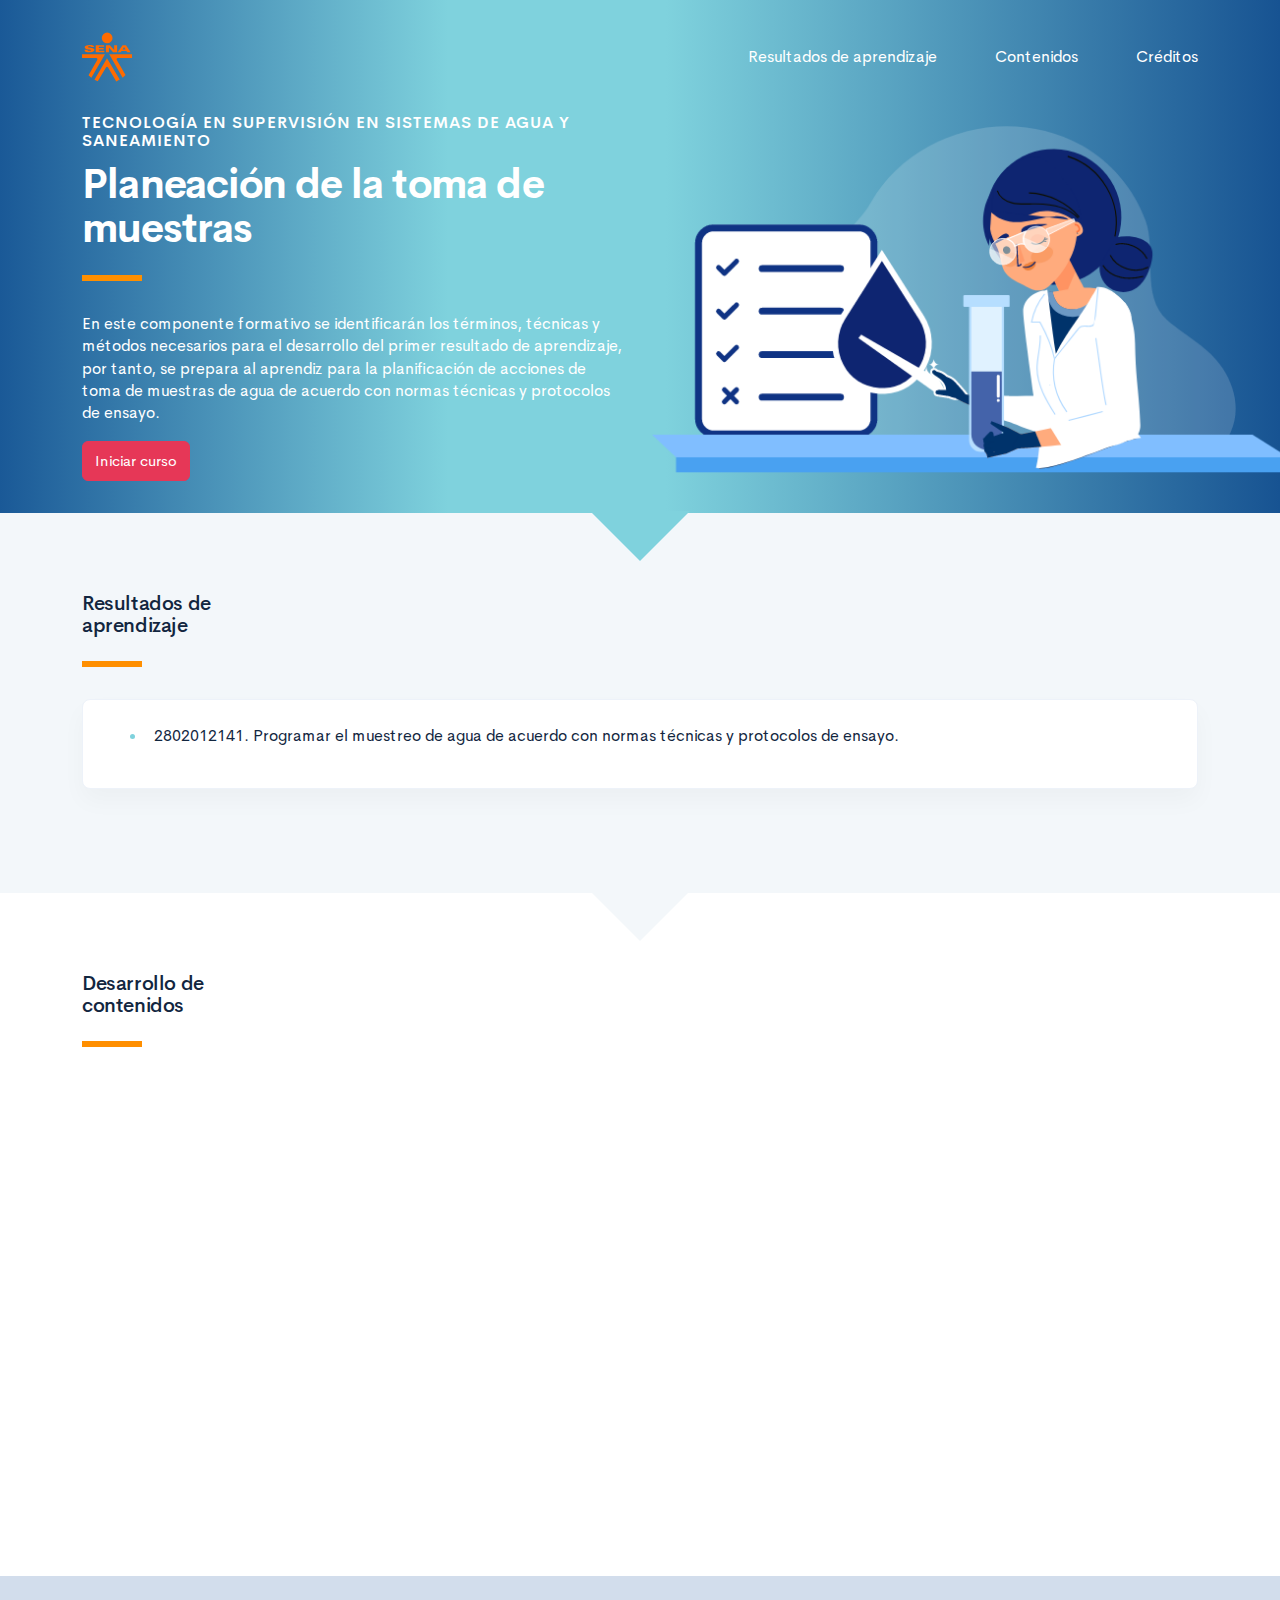
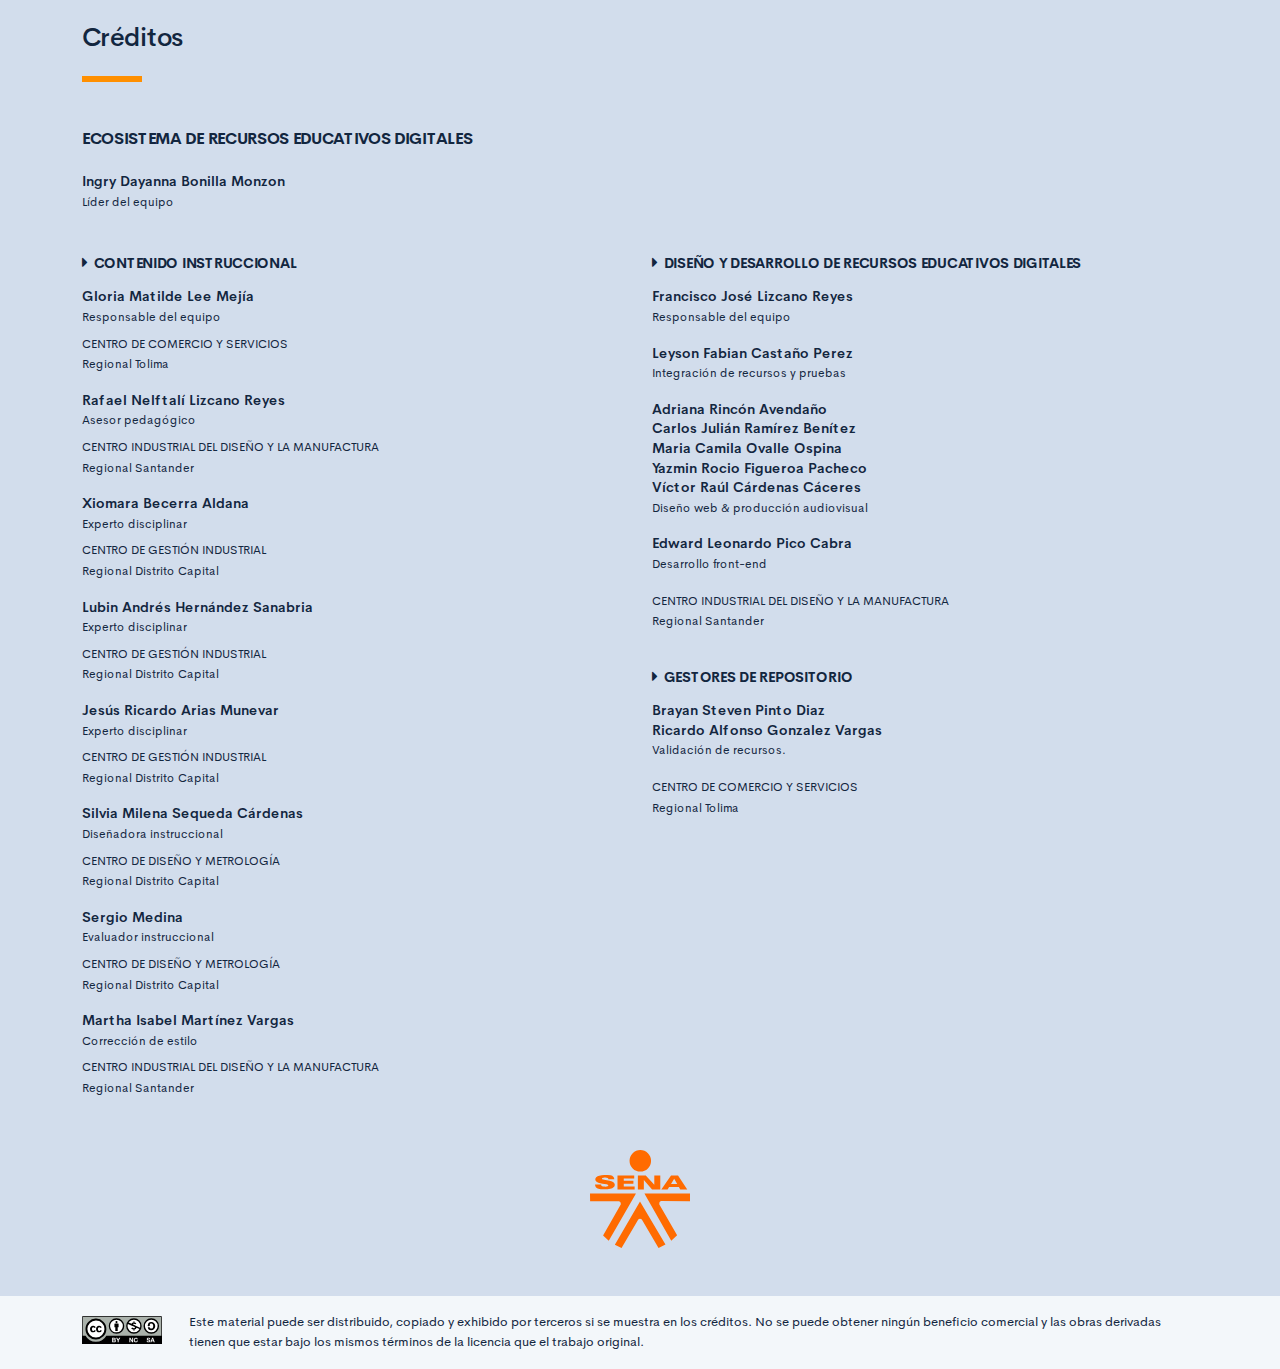
==== commit 29455bb7: "creditos" ====
--- a/public/index.html
+++ b/public/index.html
@@ -138,13 +138,15 @@
                         <p class="footer-texto"><span class="text-small text-uppercase">Centro de Comercio y Servicios</span><br /><span class="text-small">Regional Tolima</span></p>
                         <p class="footer-texto mb-2"><strong>Rafael Nelftalí Lizcano Reyes</strong><br /> <span class="text-small">Asesor pedagógico<br /></span></p>
                         <p class="footer-texto"><span class="text-small text-uppercase">CENTRO INDUSTRIAL DEL DISEÑO Y LA MANUFACTURA </span><br /><span class="text-small">Regional Santander </span></p>
-                        <p class="footer-texto mb-2"><strong>Xiomara Becerra Aldana</strong><br /><span class="text-small">Instructora ambiental<br /></span></p>
-                        <p class="footer-texto"><span class="text-small text-uppercase">Centro de Gestión Industrial</span></p>
-                        <p class="footer-texto mb-2"><strong>Lubin Andrés Hernández Sanabria</strong><br /><span class="text-small">Instructor<br /></span></p>
-                        <p class="footer-texto"><span class="text-small text-uppercase">Centro de Gestión Industrial</span></p>
-                        <p class="footer-texto mb-2"><strong>Javier Ricardo Luna Pineda</strong><br /> <span class="text-small">Diseñador instruccional<br /></span></p>
-                        <p class="footer-texto"><span class="text-small text-uppercase">Centro para la Industria de la Comunicación Gráfica</span><br /><span class="text-small">Regional Distrito Capital</span></p>
-                        <p class="footer-texto mb-2"><strong>Silvia Milena Sequeda Cárdenas</strong><br /> <span class="text-small">Evaluadora instruccional<br /></span></p>
+                        <p class="footer-texto mb-2"><strong>Xiomara Becerra Aldana</strong><br /><span class="text-small">Experto disciplinar<br /></span></p>
+                        <p class="footer-texto"><span class="text-small text-uppercase">Centro de Gestión Industrial</span><br /><span class="text-small">Regional Distrito Capital</span></p>
+                        <p class="footer-texto mb-2"><strong>Lubin Andrés Hernández Sanabria</strong><br /><span class="text-small">Experto disciplinar<br /></span></p>
+                        <p class="footer-texto"><span class="text-small text-uppercase">Centro de Gestión Industrial</span><br /><span class="text-small">Regional Distrito Capital</span></p>
+                        <p class="footer-texto mb-2"><strong>Jesús Ricardo Arias Munevar</strong><br /> <span class="text-small">Experto disciplinar<br /></span></p>
+                        <p class="footer-texto"><span class="text-small text-uppercase">Centro de Gestión Industrial</span><br /><span class="text-small">Regional Distrito Capital</span></p>
+                        <p class="footer-texto mb-2"><strong>Silvia Milena Sequeda Cárdenas</strong><br /> <span class="text-small">Diseñadora instruccional<br /></span></p>
+                        <p class="footer-texto"><span class="text-small text-uppercase">Centro de Diseño y Metrología</span><br /><span class="text-small">Regional Distrito Capital</span></p>
+                        <p class="footer-texto mb-2"><strong>Sergio Medina</strong><br /> <span class="text-small">Evaluador instruccional<br /></span></p>
                         <p class="footer-texto"><span class="text-small text-uppercase">Centro de Diseño y Metrología</span><br /><span class="text-small">Regional Distrito Capital</span></p>
                         <p class="footer-texto mb-2"><strong>Martha Isabel Martínez Vargas</strong><br /> <span class="text-small">Corrección de estilo<br /></span></p>
                         <p class="footer-texto"><span class="text-small text-uppercase">Centro Industrial Del Diseño Y La Manufactura</span><br /><span class="text-small">Regional Santander </span></p>
